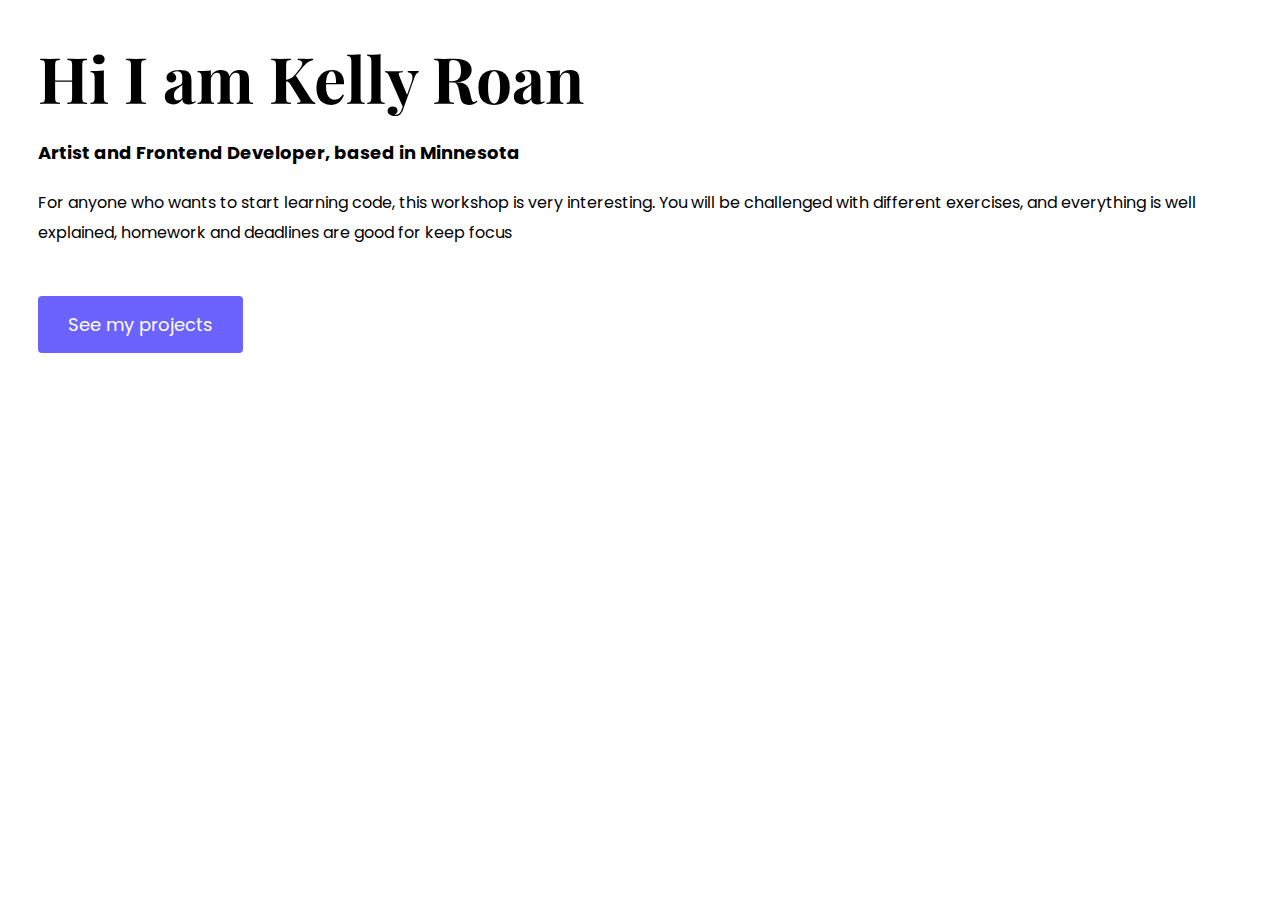
==== about.html @ eac08d4d "created and built up about page" ====
<!DOCTYPE html>
<html lang="en">
  <head>
    <meta charset="UTF-8" />
    <meta http-equiv="X-UA-Compatible" content="IE=edge" />
    <meta name="viewport" content="width=device-width, initial-scale=1.0" />
    <link
      href="https://cdn.jsdelivr.net/npm/bootstrap@5.1.3/dist/css/bootstrap.min.css"
      rel="stylesheet"
      integrity="sha384-1BmE4kWBq78iYhFldvKuhfTAU6auU8tT94WrHftjDbrCEXSU1oBoqyl2QvZ6jIW3"
      crossorigin="anonymous"
    />
    <script
      src="https://cdn.jsdelivr.net/npm/bootstrap@5.1.3/dist/js/bootstrap.bundle.min.js"
      integrity="sha384-ka7Sk0Gln4gmtz2MlQnikT1wXgYsOg+OMhuP+IlRH9sENBO0LRn5q+8nbTov4+1p"
      crossorigin="anonymous"
    ></script>
    <link rel="preconnect" href="https://fonts.googleapis.com" />
    <link rel="preconnect" href="https://fonts.gstatic.com" crossorigin />
    <link
      href="https://fonts.googleapis.com/css2?family=Playfair+Display:wght@700&family=Poppins&display=swap"
      rel="stylesheet"
    />
    <script
      src="https://kit.fontawesome.com/e3c6e487b7.js"
      crossorigin="anonymous"
    ></script>
    <link rel="stylesheet" href="style/styles.css" />
    <title>Document</title>
  </head>
  <body>
    <div class="about-section container">
      <div class="row">
        <div class="col-lg-6">
          <div class="about-section-content">
            <h1 class="mb-4">Hi I am Kelly Roan</h1>
            <h2 class="mb-4">
              Artist and Frontend Developer, based in Minnesota
            </h2>
            <p class="mb-5">
              For anyone who wants to start learning code, this workshop is very
              interesting. You will be challenged with different exercises, and
              everything is well explained, homework and deadlines are good for
              keep focus
            </p>
            <a href class="btn btn-branding">See my projects</a>
          </div>
          <div class="col-lg-6">
            <img src="#" alt class="img-fluid" />
          </div>
        </div>
      </div>
    </div>
  </body>
</html>
---- style/styles.css ----
:root {
  --branding-color: #6c63ff;
  --secondary-color: #f9f7fe;
  --heading-font-family: "Playfair Display", serif;
  --default-font-family: "Poppins", sans-serif;
}

body {
  font-family: var(--default-font-family);
}

.hero {
  background: var(--secondary-color);
  text-align: center;
  padding: 160px 20px;
}

.hero p {
  font-size: 36px;
  font-weight: bold;
  margin: 0;
  color: #272142;
}

p {
  line-height: 30px;
  font-weight: normal;
  font-size: 16px;
}

h1,
h2,
h3,
h4,
h5,
h6 {
  color: black;
  font-family: var(--heading-font-family);
  font-weight: bold;
  margin-top: 0;
  margin-bottom: 0.5rem;
  line-height: 1.2;
}

h1 {
  font-size: 96px;
}

.hero h2 {
  font-family: var(--heading-font-family);
  font-weight: normal;
  line-height: 2;
  font-size: 24px;
}

.mb-5 {
  margin-bottom: 3rem !important;
}

.btn-branding {
  background: var(--branding-color);
  border-radius: 4px;
  color: white;
  font-size: 18px;
  line-height: 27px;
  padding: 15px 30px;
}

.btn {
  display: inline-block;
  font-weight: 400;
  text-align: center;
  text-decoration: none;
  vertical-align: middle;
  cursor: pointer;
}

.text-center {
  text-align: center !important;
}

.container,
.container-fluid,
.container-lg,
.container-md,
.container-sm,
.container-xl,
.container-xxl {
  width: 100%;
  padding-right: var(--bs-gutter-x, 0.75rem);
  padding-left: var(--bs-gutter-x, 0.75rem);
  margin-right: auto;
  margin-left: auto;
}

.row {
  --bs-gutter-x: 1.5rem;
  --bs-gutter-y: 0;
  display: flex;
  flex-wrap: wrap;
  margin-top: calc(var(--bs-gutter-y) * -1);
  margin-right: calc(var(--bs-gutter-x) / -2);
  margin-left: calc(var(--bs-gutter-x) / -2);
}

.col {
  flex: 1 0 0%;
}

.img-fluid {
  max-width: 100%;
  height: auto;
}

img,
svg {
  vertical-align: middle;
}

.about-section {
  padding: 160px-20px;
}

.about-section h1 {
  font-size: 64px;
  line-height: 80px;
}

.about-section h2 {
  font-size: 18px;
  font-family: var(--default-font-family);
}

.about-section-content {
  margin: 30px;
}

.mb-4 {
  margin-bottom: 1.5rem !important;
}

@media (max-width: 900px) {
  h1 {
    font-size: 44px;
    line-height: 2;
  }
  .btn {
    transition: none;
  }
  .about-section {
    text-align: center;
    padding: o;
  }
}
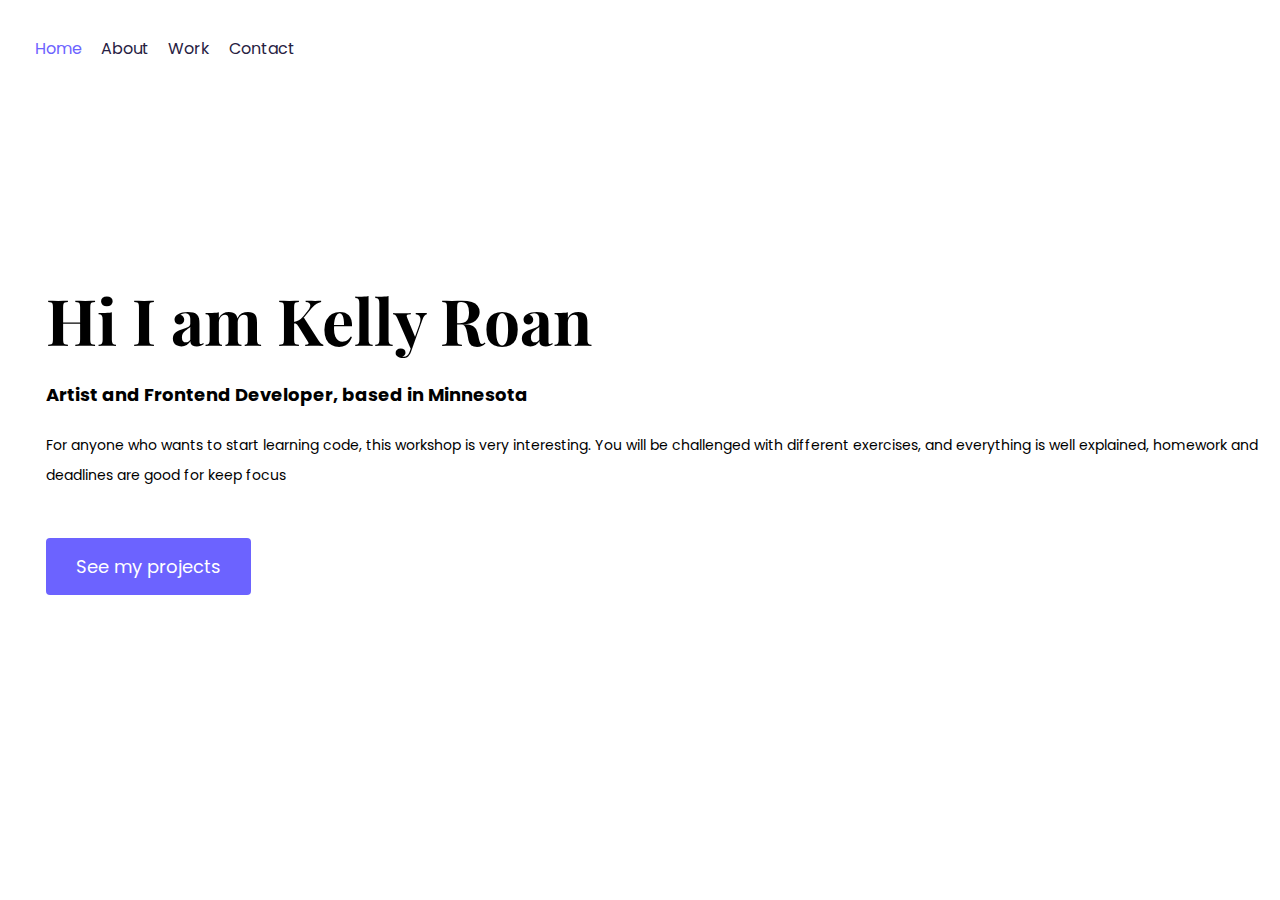
==== commit b260be70: "built nav bar" ====
--- a/about.html
+++ b/about.html
@@ -29,10 +29,28 @@
     <title>Document</title>
   </head>
   <body>
-    <div class="about-section container">
+    <div class="container">
+      <nav class="d-flex justify-content-between">
+        <ul>
+          <li class="active">
+            <a href="/">Home</a>
+          </li>
+          <li>
+            <a href="/about.html">About</a>
+          </li>
+          <li>
+            <a href="/work.html">Work</a>
+          </li>
+          <li>
+            <a href="/contact.html">Contact</a>
+          </li>
+        </ul>
+      </nav>
+    </div>
+    <div class="content-container container">
       <div class="row">
         <div class="col-lg-6">
-          <div class="about-section-content">
+          <div class="content">
             <h1 class="mb-4">Hi I am Kelly Roan</h1>
             <h2 class="mb-4">
               Artist and Frontend Developer, based in Minnesota
--- a/style/styles.css
+++ b/style/styles.css
@@ -7,6 +7,41 @@
 
 body {
   font-family: var(--default-font-family);
+}
+
+.justify-content-between {
+  justify-content: space-between !important;
+}
+
+.d-flex {
+  display: flex !important;
+}
+
+nav {
+  padding: 20px 0;
+}
+
+nav ul {
+  padding: 0;
+  margin: 0;
+}
+
+nav li {
+  display: inline;
+  list-style: none;
+  line-height: 42px;
+  margin-left: 15px;
+}
+
+nav a:hover,
+nav li.active a {
+  color: var(--branding-color);
+}
+
+nav a {
+  text-decoration: none;
+  color: #272142;
+  transition: all 100ms ease-in-out;
 }
 
 .hero {
@@ -117,26 +152,48 @@
   vertical-align: middle;
 }
 
-.about-section {
-  padding: 160px-20px;
-}
-
-.about-section h1 {
+.content-container {
+  padding: 160px 20px;
+}
+
+.content-container h1 {
   font-size: 64px;
   line-height: 80px;
 }
 
-.about-section h2 {
+.content-container h2 {
   font-size: 18px;
   font-family: var(--default-font-family);
 }
 
-.about-section-content {
+.content-container h3 {
+  font-size: 24px;
+  line-height: 1.5;
+  font-family: var(--default-font-family);
+}
+
+.content {
   margin: 30px;
+}
+
+.content p {
+  font-size: 14px;
 }
 
 .mb-4 {
   margin-bottom: 1.5rem !important;
+}
+
+.rounded {
+  border-radius: 0.25rem !important;
+}
+
+.mb-3 {
+  margin-bottom: 1rem !important;
+}
+
+.text-muted {
+  color: #6c757d !important;
 }
 
 @media (max-width: 900px) {
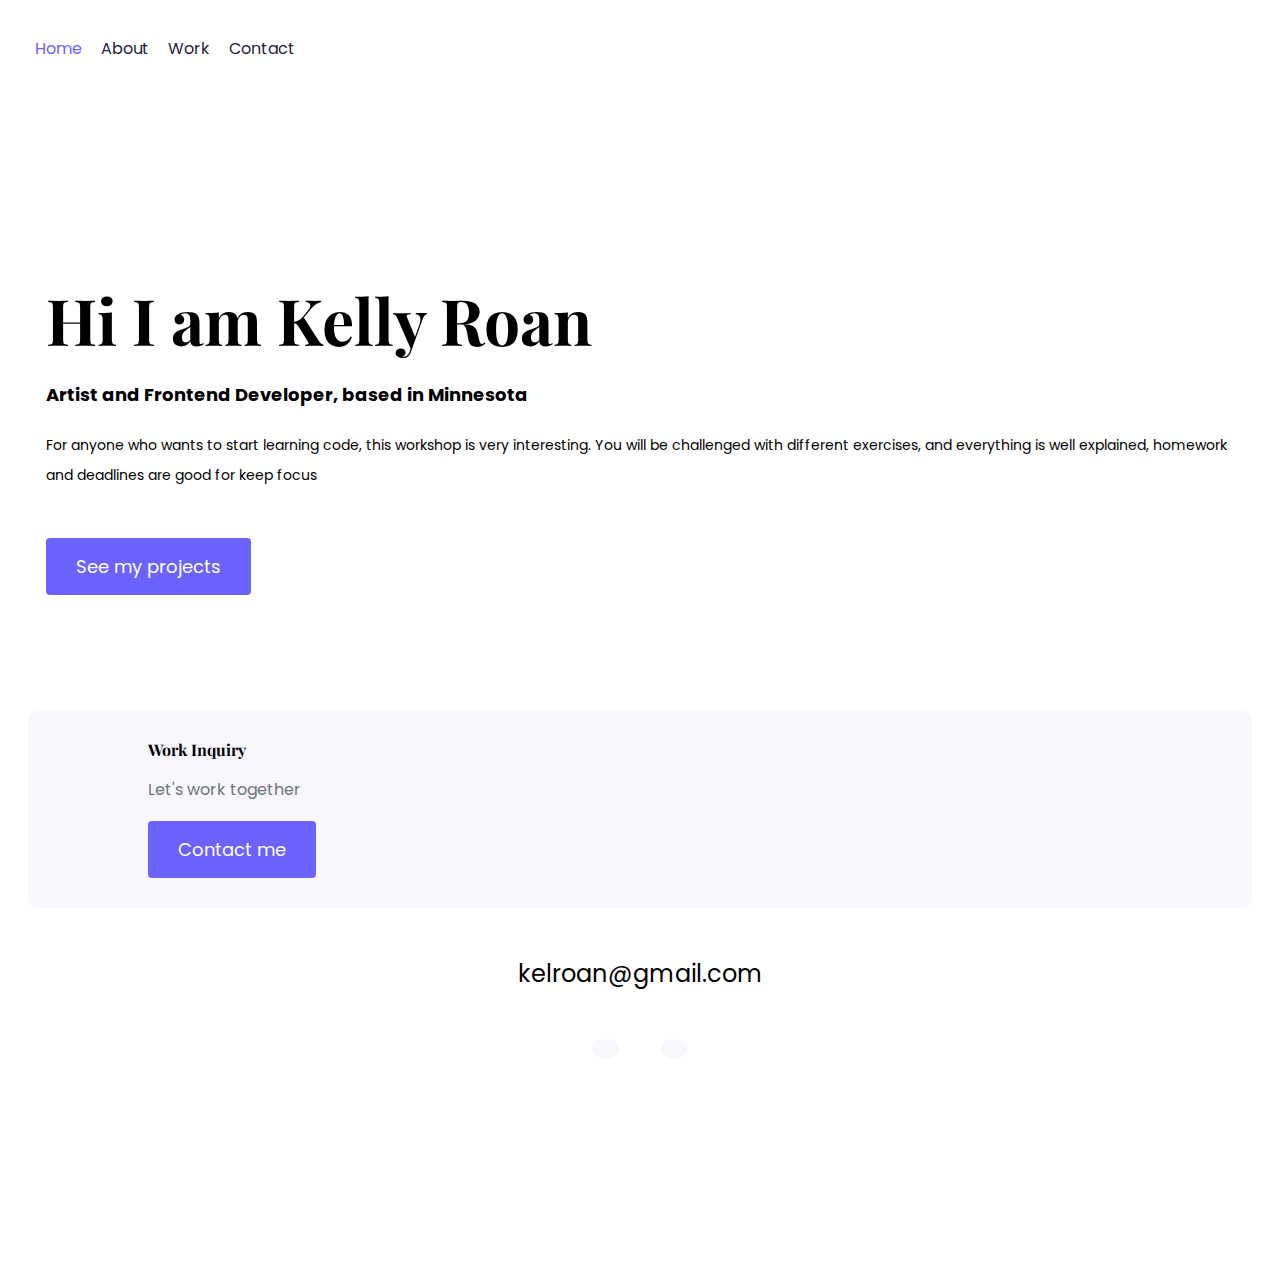
==== commit fad778a2: "built and added in footer" ====
--- a/about.html
+++ b/about.html
@@ -68,6 +68,31 @@
           </div>
         </div>
       </div>
+
+      <footer>
+        <div class="contact-box justify-content-between mb-5 d-none d-md-flex">
+          <div>
+            <h4>Work Inquiry</h4>
+            <p class="text-muted">Let's work together</p>
+          </div>
+          <div>
+            <a href class="btn btn-branding mt-3">Contact me</a>
+          </div>
+        </div>
+        <div class="d-flex justify-content-center mb-5">
+          <a href="mailto:kelroan@gmail.com" class="email-link"
+            >kelroan@gmail.com</a
+          >
+        </div>
+        <div class="social-links d-flex justify-content-center">
+          <a href="https://www.github.com/KellyDRD" target="_blank">
+            <i class="fab fa-github" aria-hidden="true"> </i>
+          </a>
+          <a href="https://www.instagram.com/kelfolio" target="_blank">
+            <i class="fab fa-instagram" aria-hidden="true"> </i>
+          </a>
+        </div>
+      </footer>
     </div>
   </body>
 </html>
--- a/style/styles.css
+++ b/style/styles.css
@@ -196,6 +196,55 @@
   color: #6c757d !important;
 }
 
+footer {
+  margin: 60px 0;
+}
+
+footer .contact-box {
+  background: var(--secondary-color);
+  padding: 30px 120px;
+  border-radius: 10px;
+}
+
+footer .email-link {
+  text-decoration: none;
+  color: black;
+  font-size: 24px;
+}
+
+footer .email-link:hover {
+  color: var(--branding-color);
+}
+
+footer .social-links a {
+  margin: 0 20px;
+  color: var(--branding-color);
+  background: var(--secondary-color);
+  padding: 10px 14px;
+  border-radius: 50%;
+  font-size: 18px;
+  transition: all 100ms ease-in-out;
+}
+
+footer .social-links a:hover {
+  color: white;
+  background: var(--branding-color);
+}
+
+.mb-5 {
+  margin-bottom: 3rem !important;
+}
+
+.justify-content-center {
+  justify-content: center !important;
+}
+
+*,
+::after,
+::before {
+  box-sizing: border-box;
+}
+
 @media (max-width: 900px) {
   h1 {
     font-size: 44px;
@@ -208,4 +257,7 @@
     text-align: center;
     padding: o;
   }
-}
+  h4 {
+    font-size: 26px;
+  }
+}
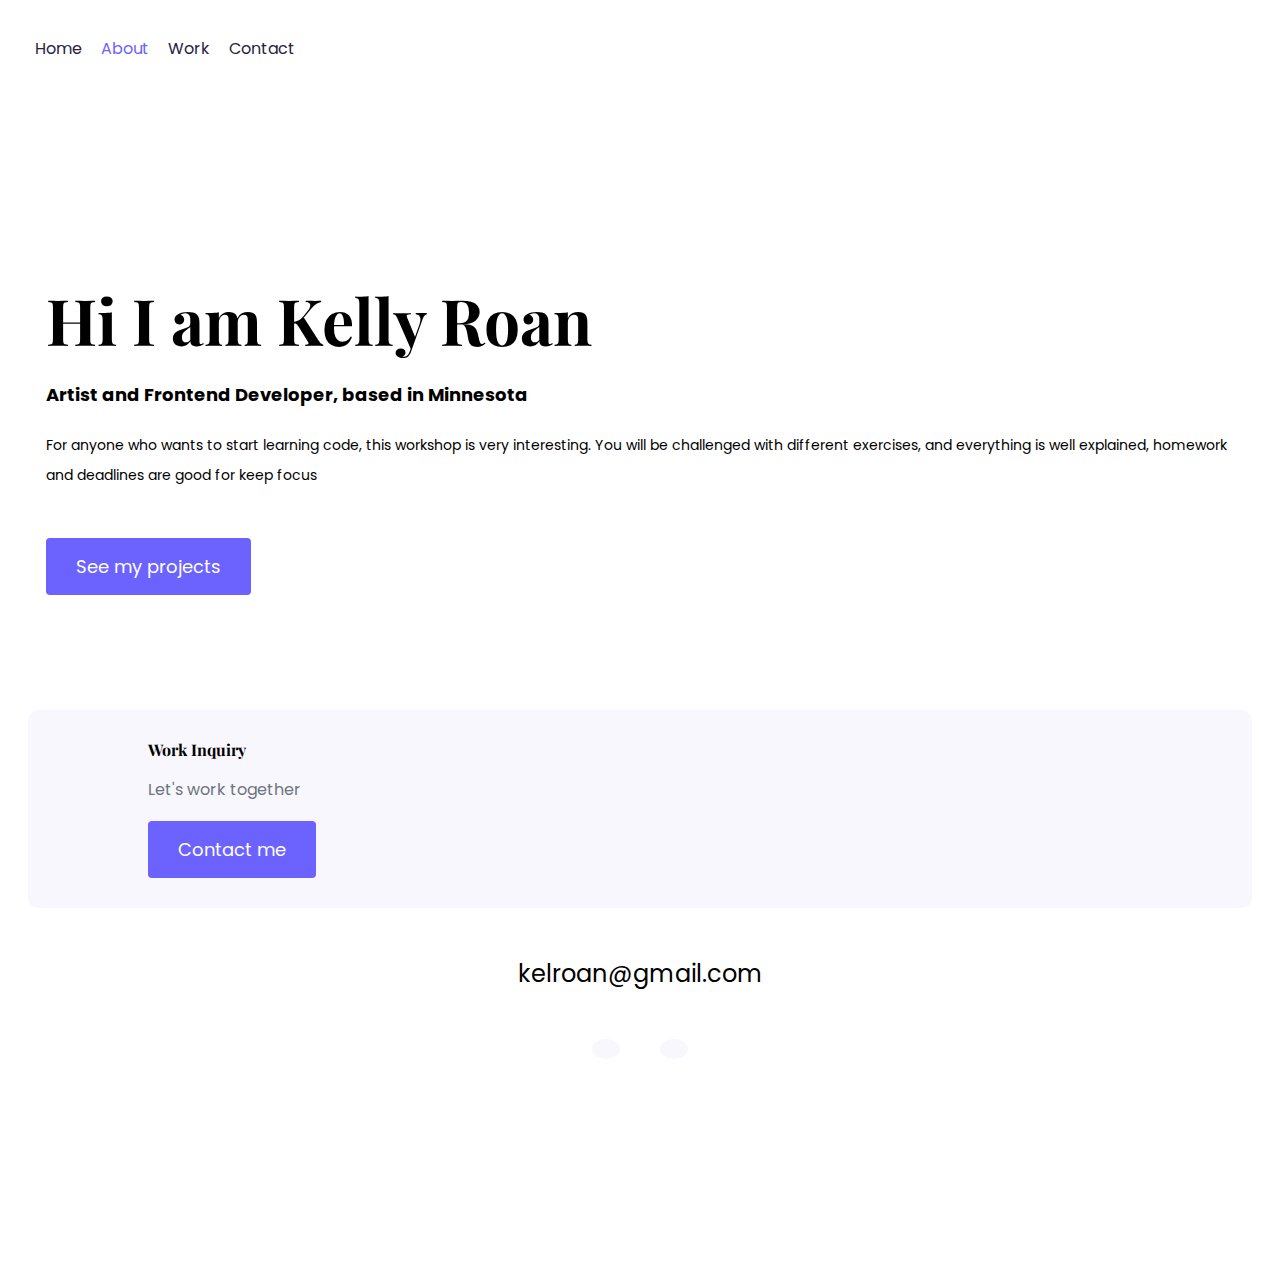
==== commit 70669a03: "added in title and meta name descriptions to make webpage more SEO friendly" ====
--- a/about.html
+++ b/about.html
@@ -26,23 +26,30 @@
       crossorigin="anonymous"
     ></script>
     <link rel="stylesheet" href="style/styles.css" />
-    <title>Document</title>
+    <meta
+      name="desciption"
+      content="Kelly is a frontend developer and artist based in Minnesota, USA. She is learning how to code with SheCodes work shop and has been drawing and painting since she was a child. Kelly has a B.S. in Media Arts and Animation. This is her About page."
+    />
+    <title>
+      Kelly Roan - Frontend Developer and Artist. About page. Learn about her
+      and what projects she is working on.
+    </title>
   </head>
   <body>
     <div class="container">
       <nav class="d-flex justify-content-between">
         <ul>
+          <li>
+            <a href="/" title="Homepage">Home</a>
+          </li>
           <li class="active">
-            <a href="/">Home</a>
+            <a href="/about.html" title="About page">About</a>
           </li>
           <li>
-            <a href="/about.html">About</a>
+            <a href="/work.html" title="Kelly's work">Work</a>
           </li>
           <li>
-            <a href="/work.html">Work</a>
-          </li>
-          <li>
-            <a href="/contact.html">Contact</a>
+            <a href="/contact.html" title="Contact Kelly">Contact</a>
           </li>
         </ul>
       </nav>
@@ -61,7 +68,7 @@
               everything is well explained, homework and deadlines are good for
               keep focus
             </p>
-            <a href class="btn btn-branding">See my projects</a>
+            <a href="/work.html" class="btn btn-branding">See my projects</a>
           </div>
           <div class="col-lg-6">
             <img src="#" alt class="img-fluid" />
--- a/style/styles.css
+++ b/style/styles.css
@@ -92,6 +92,14 @@
   margin-bottom: 3rem !important;
 }
 
+.btn-branding-outline {
+  color: var(--branding-color);
+  border: 1px solid var(--branding-color);
+  border-radius: 4px;
+  line-height: 27px;
+  padding: 15px 30px;
+}
+
 .btn-branding {
   background: var(--branding-color);
   border-radius: 4px;
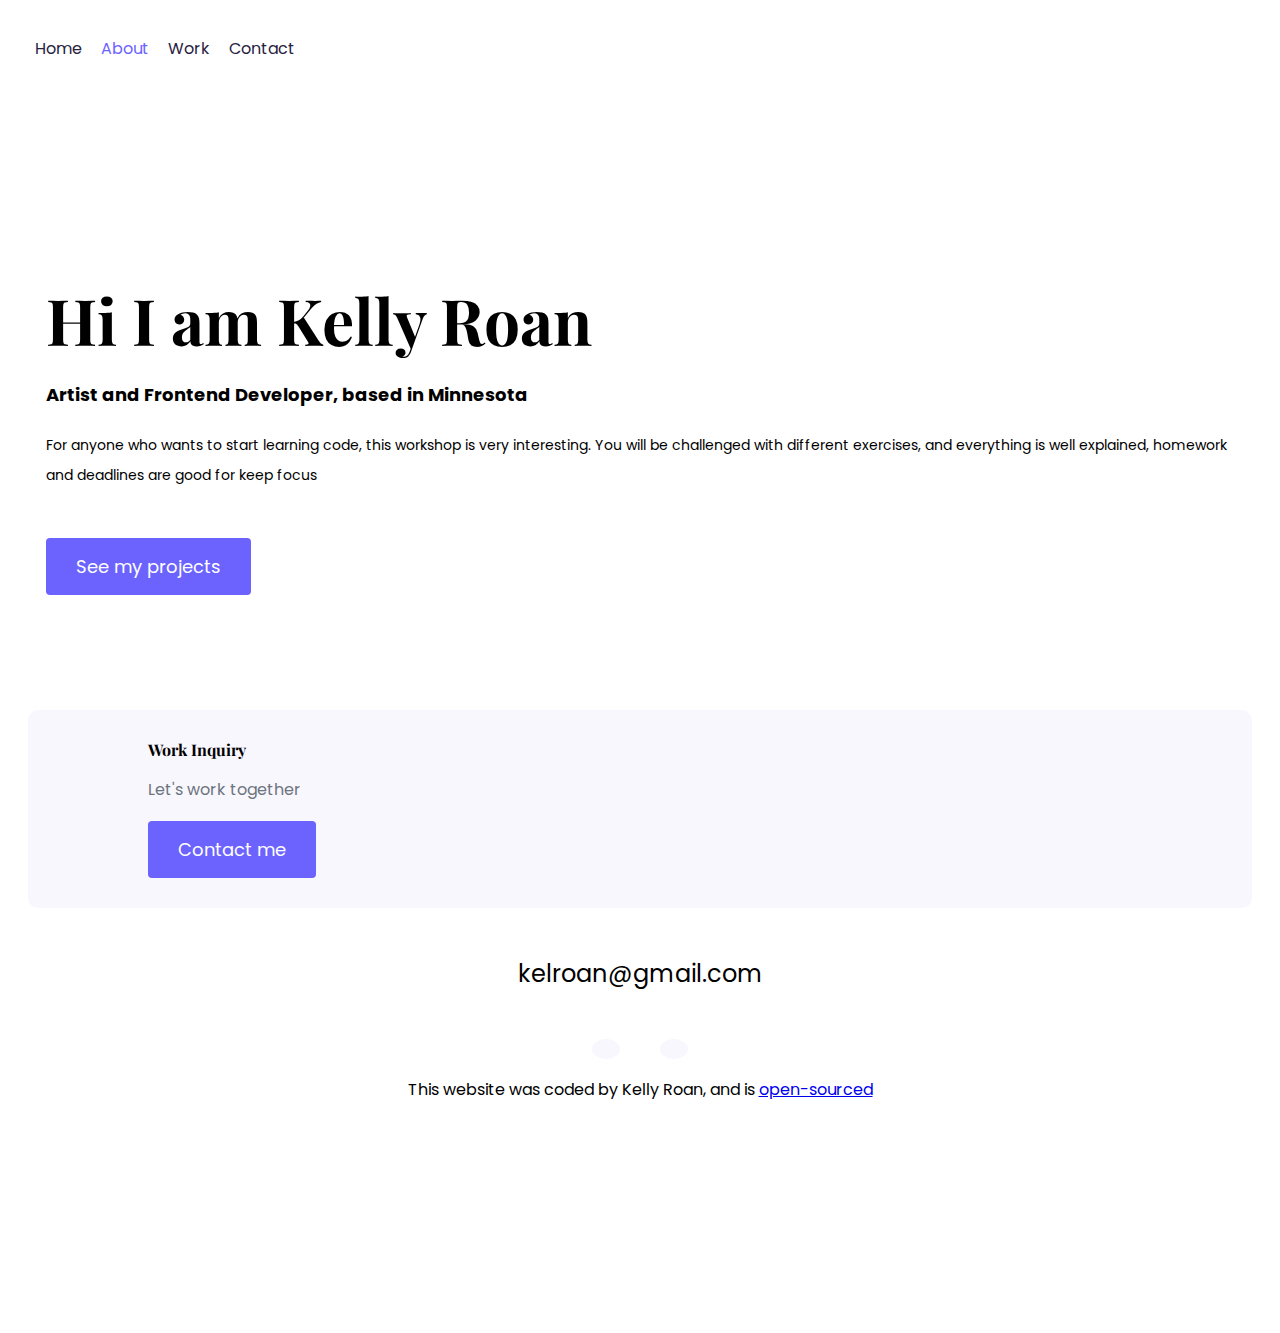
==== commit 7a169e7c: "finished up the SEO details" ====
--- a/about.html
+++ b/about.html
@@ -28,7 +28,7 @@
     <link rel="stylesheet" href="style/styles.css" />
     <meta
       name="desciption"
-      content="Kelly is a frontend developer and artist based in Minnesota, USA. She is learning how to code with SheCodes work shop and has been drawing and painting since she was a child. Kelly has a B.S. in Media Arts and Animation. This is her About page."
+      content="Kelly is a frontend developer and artist based in Minnesota, USA. She is learning how to code with SheCodes workshop and has been drawing and painting since she was a child. Kelly has a B.S. in Media Arts and Animation. This is her About page."
     />
     <title>
       Kelly Roan - Frontend Developer and Artist. About page. Learn about her
@@ -83,7 +83,7 @@
             <p class="text-muted">Let's work together</p>
           </div>
           <div>
-            <a href class="btn btn-branding mt-3">Contact me</a>
+            <a href="/contact.html" class="btn btn-branding mt-3">Contact me</a>
           </div>
         </div>
         <div class="d-flex justify-content-center mb-5">
@@ -99,6 +99,15 @@
             <i class="fab fa-instagram" aria-hidden="true"> </i>
           </a>
         </div>
+        <p class="text-center mt-5">
+          This website was coded by Kelly Roan, and is
+          <a
+            href="https://github.com/KellyDRD/SheCodes-Responsive-Project"
+            target="_blank"
+          >
+            open-sourced</a
+          >
+        </p>
       </footer>
     </div>
   </body>
